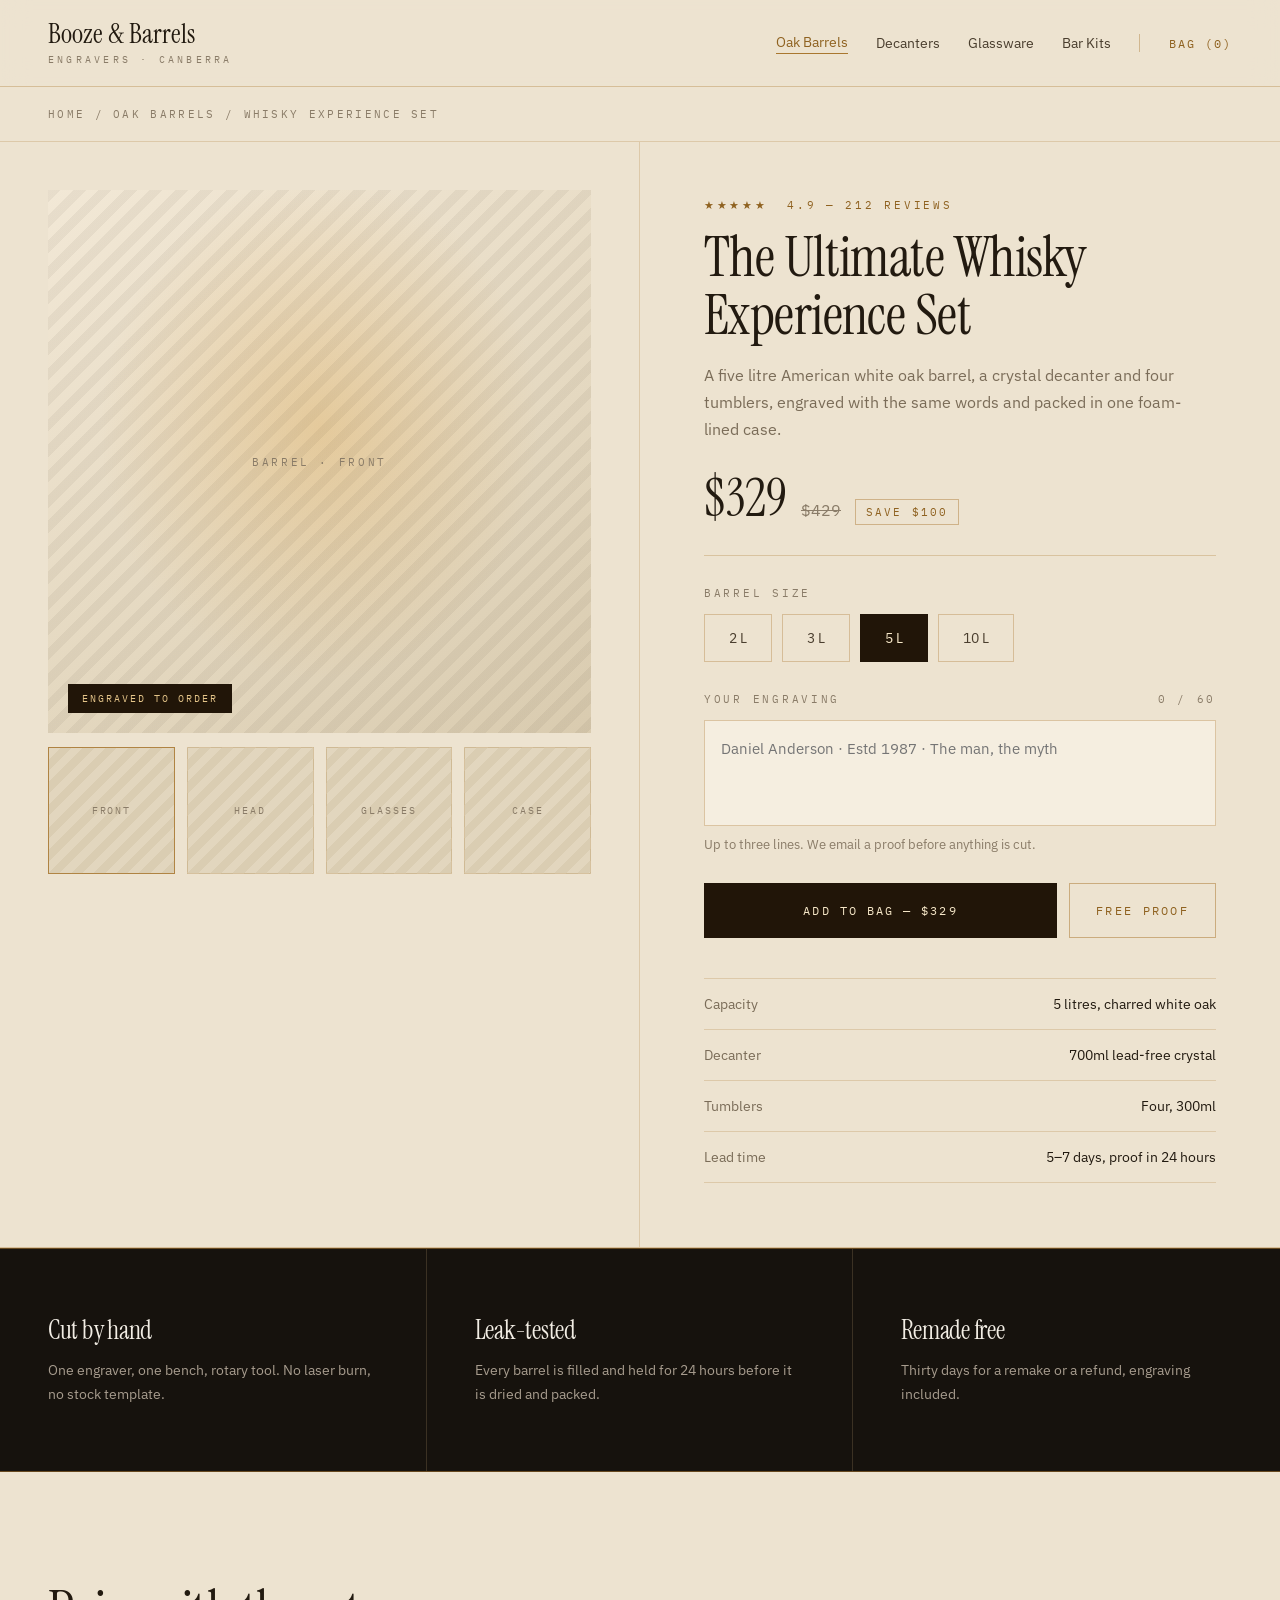
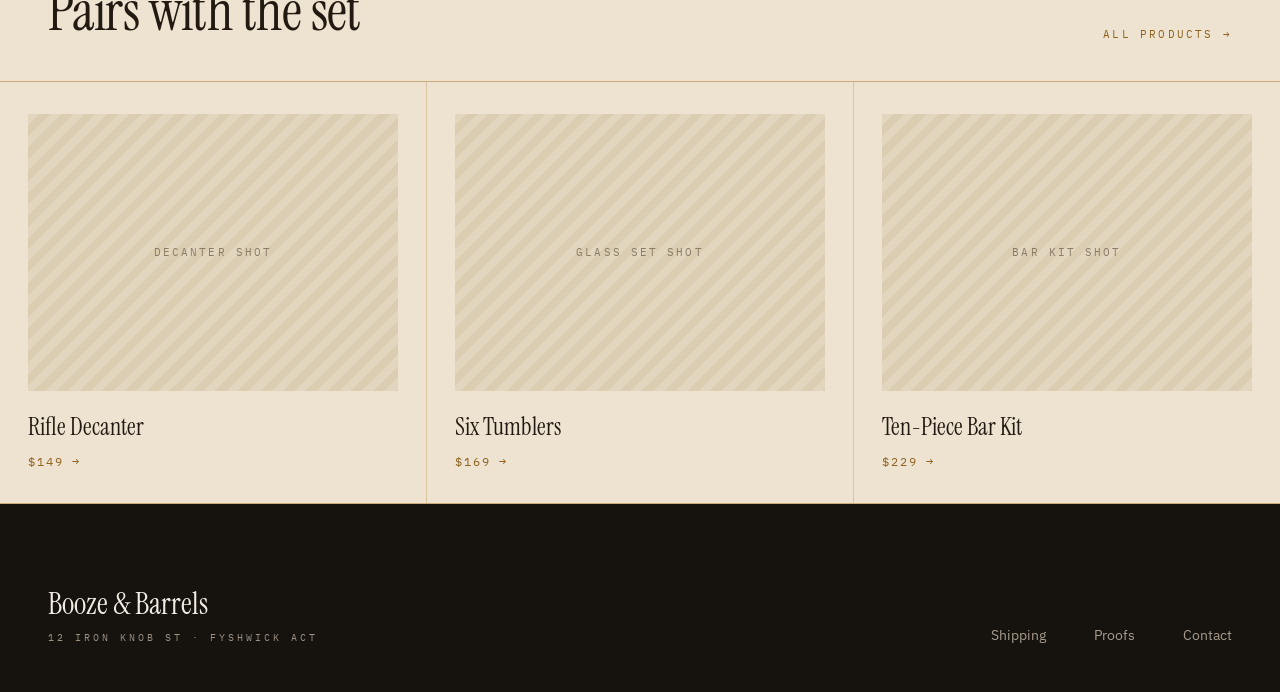
==== product-detail.html @ 0643bc5d "dark and light theme" ====
<!DOCTYPE html>
<html lang="en">
<head>
<meta charset="utf-8" />
<meta name="viewport" content="width=device-width, initial-scale=1" />
<title>The Ultimate Whisky Experience Set — Booze &amp; Barrels</title>
<link rel="preconnect" href="https://fonts.googleapis.com" />
<link rel="preconnect" href="https://fonts.gstatic.com" crossorigin="" />
<link href="https://fonts.googleapis.com/css2?family=Instrument+Serif:ital@0;1&family=IBM+Plex+Sans:wght@300;400;500&family=IBM+Plex+Mono:wght@400;500&display=swap" rel="stylesheet" />
<link rel="stylesheet" href="assets/site.css" />
</head>
<body>

<header class="site-head">
  <a class="brand" href="index.html"><b>Booze &amp; Barrels</b><span>ENGRAVERS · CANBERRA</span></a>
  <nav class="site-nav">
    <a class="on" href="product-detail.html">Oak Barrels</a>
    <a href="index.html">Decanters</a>
    <a href="index.html">Glassware</a>
    <a href="index.html">Bar Kits</a>
    <span class="rule"></span>
    <a class="bag" href="index.html">BAG (0)</a>
  </nav>
</header>

<div class="crumbs"><a href="index.html">HOME</a> / <a href="index.html">OAK BARRELS</a> / <span>WHISKY EXPERIENCE SET</span></div>

<section class="pdp">
  <div class="gallery">
    <div class="stage">
      <div class="wash"></div>
      <div class="grain"></div>
      <div class="label">BARREL · FRONT</div>
      <div class="tag">ENGRAVED TO ORDER</div>
    </div>
    <div class="thumbs">
      <div class="ph on">FRONT</div>
      <div class="ph">HEAD</div>
      <div class="ph">GLASSES</div>
      <div class="ph">CASE</div>
    </div>
  </div>

  <div class="buy">
    <div class="stars">★★★★★&nbsp;&nbsp;4.9 — 212 REVIEWS</div>
    <h1>The Ultimate Whisky Experience Set</h1>
    <p class="lede">A five litre American white oak barrel, a crystal decanter and four tumblers, engraved with the same words and packed in one foam-lined case.</p>

    <div class="pricing"><b>$329</b><s>$429</s><em>SAVE $100</em></div>
    <div class="hr"></div>

    <div class="flabel">BARREL SIZE</div>
    <div class="sizes">
      <button type="button">2 L</button>
      <button type="button">3 L</button>
      <button type="button" class="on">5 L</button>
      <button type="button">10 L</button>
    </div>

    <div class="pricing" style="justify-content:space-between; margin-top:30px;">
      <div class="flabel">YOUR ENGRAVING</div>
      <div class="flabel" data-count="">0 / 60</div>
    </div>
    <textarea class="engrave" rows="3" placeholder="Daniel Anderson · Estd 1987 · The man, the myth"></textarea>
    <div style="margin-top:10px; font-size:13px; color:#8A7C68;">Up to three lines. We email a proof before anything is cut.</div>

    <div class="actions">
      <button class="btn-dark" type="button">ADD TO BAG — $329</button>
      <button class="btn-ghost" type="button">FREE PROOF</button>
    </div>

    <div class="specs">
      <div><span>Capacity</span>5 litres, charred white oak</div>
      <div><span>Decanter</span>700ml lead-free crystal</div>
      <div><span>Tumblers</span>Four, 300ml</div>
      <div><span>Lead time</span>5–7 days, proof in 24 hours</div>
    </div>
  </div>
</section>

<section class="dark promises">
  <div><h3>Cut by hand</h3><p>One engraver, one bench, rotary tool. No laser burn, no stock template.</p></div>
  <div><h3>Leak-tested</h3><p>Every barrel is filled and held for 24 hours before it is dried and packed.</p></div>
  <div><h3>Remade free</h3><p>Thirty days for a remake or a refund, engraving included.</p></div>
</section>

<section class="sec-head">
  <h2>Pairs with the set</h2>
  <a class="price" href="index.html" style="font-family:'IBM Plex Mono',monospace; font-size:11px; letter-spacing:.2em;">ALL PRODUCTS →</a>
</section>

<section class="grid grid-3">
  <a class="card" href="product-detail.html">
    <div class="ph">DECANTER SHOT</div>
    <b>Rifle Decanter</b>
    <div class="price" style="margin-top:12px;">$149 →</div>
  </a>
  <a class="card" href="product-detail.html">
    <div class="ph">GLASS SET SHOT</div>
    <b>Six Tumblers</b>
    <div class="price" style="margin-top:12px;">$169 →</div>
  </a>
  <a class="card" href="product-detail.html">
    <div class="ph">BAR KIT SHOT</div>
    <b>Ten-Piece Bar Kit</b>
    <div class="price" style="margin-top:12px;">$229 →</div>
  </a>
</section>

<footer class="site-foot">
  <div><b>Booze &amp; Barrels</b><span>12 IRON KNOB ST · FYSHWICK ACT</span></div>
  <nav>
    <a href="index.html">Shipping</a>
    <a href="index.html">Proofs</a>
    <a href="index.html">Contact</a>
  </nav>
</footer>

<script src="assets/site.js"></script>
</body>
</html>
---- assets/site.css ----
/* Booze & Barrels — pale oak theme with espresso anchors */
:root{
  --oak:#EDE3D0; --oak-2:#E6DAC3; --ink:#221A10; --ink-2:#4A3E2E; --muted:#7A6C58; --muted-2:#8A7C68;
  --brass:#8F6220; --brass-line:rgba(169,119,47,.34); --brass-line-soft:rgba(169,119,47,.24);
  --dark:#16120D; --dark-ink:#F2EDE4; --dark-muted:#A79C8E; --gold:#E4C489; --espresso:#211508;
  --pad:clamp(18px,4vw,48px);
}
*{box-sizing:border-box}
html{scroll-behavior:smooth}
body{margin:0;background:var(--oak);color:var(--ink);font-family:'IBM Plex Sans',system-ui,-apple-system,sans-serif;-webkit-font-smoothing:antialiased}
a{color:var(--brass);text-decoration:none}
a:hover{color:#5E3F12}
img{max-width:100%;display:block}
h1,h2,h3{font-family:'Instrument Serif',Georgia,serif;font-weight:400;margin:0;letter-spacing:-.01em}
.mono{font-family:'IBM Plex Mono',ui-monospace,monospace}
.ph{display:flex;align-items:center;justify-content:center;text-align:center;padding:12px;
  background:repeating-linear-gradient(135deg,#E2D6BE 0,#E2D6BE 8px,#DACDB2 8px,#DACDB2 16px);
  font-family:'IBM Plex Mono',monospace;font-size:10.5px;letter-spacing:.2em;color:var(--muted-2)}

/* header */
.site-head{position:sticky;top:0;z-index:40;display:flex;flex-wrap:wrap;align-items:center;justify-content:space-between;
  gap:clamp(14px,3vw,40px);padding:clamp(12px,2.4vw,20px) var(--pad);
  background:rgba(237,227,208,.9);backdrop-filter:blur(14px);border-bottom:1px solid var(--brass-line)}
.brand{color:var(--ink)}
.brand b{display:block;font-family:'Instrument Serif',Georgia,serif;font-weight:400;font-size:clamp(22px,3.4vw,27px);line-height:1}
.brand span{display:block;font-family:'IBM Plex Mono',monospace;font-size:9.5px;letter-spacing:.34em;color:var(--muted-2);margin-top:6px}
.site-nav{display:flex;flex-wrap:wrap;align-items:center;gap:clamp(12px,2.2vw,34px);font-size:13.5px;color:var(--ink-2)}
.site-nav a{color:var(--ink-2)}
.site-nav a:hover,.site-nav a.on{color:var(--brass)}
.site-nav a.on{border-bottom:1px solid #A9772F;padding-bottom:2px}
.site-nav .rule{width:1px;height:18px;background:rgba(169,119,47,.4)}
.site-nav .bag{font-family:'IBM Plex Mono',monospace;font-size:11.5px;letter-spacing:.18em;color:var(--brass)}

/* hero carousel */
.hero{position:relative;width:100%;height:50vh;min-height:min(560px,80vh);overflow:hidden;background:#E8C489;border-bottom:1px solid var(--brass-line)}
.track{position:absolute;inset:0;display:flex;height:100%;transition:transform .9s cubic-bezier(.65,0,.2,1)}
.slide{position:relative;flex:0 0 100%;height:100%;overflow:hidden}
.slide .wash{position:absolute;inset:-10%;animation:pour 26s ease-in-out infinite}
.slide .sheen{position:absolute;inset:0;animation:sheen 9s ease-in-out infinite;
  background:repeating-linear-gradient(100deg,rgba(255,255,255,.10) 0,rgba(255,255,255,.10) 2px,transparent 2px,transparent 18px)}
.s1 .wash{background:radial-gradient(60% 90% at 22% 10%,#FBE7BC 0,rgba(251,231,188,0) 60%),linear-gradient(115deg,#F3D294 0,#DFA84E 45%,#B96E27 100%)}
.s2 .wash{background:radial-gradient(55% 80% at 78% 20%,#FFF0CE 0,rgba(255,240,206,0) 62%),linear-gradient(250deg,#EFC886 0,#D08F3C 48%,#94520F 100%);animation-direction:reverse}
.s3 .wash{background:radial-gradient(50% 75% at 40% 85%,#FFE9B8 0,rgba(255,233,184,0) 60%),linear-gradient(140deg,#E9BE79 0,#C9853A 50%,#7E4310 100%)}
.slide .inner{position:relative;height:100%;display:flex;flex-direction:column;justify-content:center;gap:20px;
  padding:24px var(--pad) clamp(104px,14vw,132px) clamp(18px,6vw,96px);max-width:780px}
.eyebrow{font-family:'IBM Plex Mono',monospace;font-size:clamp(9.5px,1.4vw,11px);letter-spacing:.3em;color:#5A3A15}
.slide h1{font-size:clamp(32px,5.6vw,82px);line-height:.99;color:#241708}
.slide p{margin:0;max-width:460px;font-size:clamp(14px,1.6vw,16px);line-height:1.65;color:#4A3013}
.btn-dark{display:inline-flex;align-items:center;padding:15px 30px;background:var(--espresso);color:#F6E7C8;
  font-family:'IBM Plex Mono',monospace;font-size:11.5px;letter-spacing:.18em;cursor:pointer;border:0}
.btn-dark:hover{background:#3A2510;color:#F6E7C8}
.arrows{position:absolute;right:var(--pad);bottom:86px;display:flex;gap:12px}
.arrows button{width:44px;height:44px;display:flex;align-items:center;justify-content:center;background:transparent;
  border:1px solid rgba(36,23,8,.35);color:#241708;font-size:15px;cursor:pointer}
.arrows button:hover{background:rgba(36,23,8,.1)}
.ticks{position:absolute;right:var(--pad);bottom:42px;display:flex;align-items:center;gap:10px}
.ticks i{display:block;width:clamp(28px,5vw,46px);height:2px;background:rgba(36,23,8,.28);cursor:pointer}
.ticks i.on{background:#241708}
.ticks .count{font-family:'IBM Plex Mono',monospace;font-size:11px;letter-spacing:.2em;color:#3E2810;margin-left:10px}
@keyframes pour{0%{transform:translate3d(-6%,-4%,0) scale(1.05)}50%{transform:translate3d(6%,4%,0) scale(1.12)}100%{transform:translate3d(-6%,-4%,0) scale(1.05)}}
@keyframes sheen{0%{opacity:.35}50%{opacity:.7}100%{opacity:.35}}

/* bands */
.strip{display:grid;grid-template-columns:repeat(auto-fit,minmax(240px,1fr));border-bottom:1px solid var(--brass-line)}
.strip div{padding:clamp(18px,3vw,28px) var(--pad);border-right:1px solid var(--brass-line-soft);
  font-family:'IBM Plex Mono',monospace;font-size:clamp(10px,1.3vw,11px);letter-spacing:.2em;color:var(--muted)}
.strip div:last-child{border-right:0}
.sec-head{padding:clamp(56px,9vw,110px) var(--pad) 40px;display:flex;flex-wrap:wrap;align-items:flex-end;justify-content:space-between;gap:clamp(20px,4vw,60px)}
.sec-head h2{font-size:clamp(30px,4.4vw,64px);line-height:1.04}
.sec-head p{margin:0;max-width:360px;font-size:15px;line-height:1.7;color:var(--muted)}
.grid{display:grid;gap:1px;background:rgba(169,119,47,.28);border-top:1px solid var(--brass-line);border-bottom:1px solid var(--brass-line)}
.grid-4{grid-template-columns:repeat(auto-fit,minmax(250px,1fr))}
.grid-3{grid-template-columns:repeat(auto-fit,minmax(260px,1fr))}
.card{display:block;background:var(--oak);padding:clamp(22px,3vw,32px) clamp(20px,2.6vw,28px) 34px;color:var(--ink)}
.card:hover{background:var(--oak-2);color:var(--ink)}
.card .ph{aspect-ratio:4/5}
.card .row{display:flex;justify-content:space-between;align-items:baseline;margin-top:22px}
.card .row b{font-family:'Instrument Serif',Georgia,serif;font-weight:400;font-size:clamp(22px,2.4vw,26px)}
.card .row i{font-family:'IBM Plex Mono',monospace;font-style:normal;font-size:11px;color:var(--muted-2)}
.card p{margin:10px 0 20px;font-size:14px;line-height:1.65;color:var(--muted)}
.card .price{font-family:'IBM Plex Mono',monospace;font-size:11.5px;letter-spacing:.16em;color:var(--brass)}

/* dark anchor */
.dark{background:var(--dark);color:var(--dark-ink);border-top:1px solid rgba(169,119,47,.55);border-bottom:1px solid rgba(169,119,47,.55)}
.dark h2,.dark h3{color:var(--dark-ink)}
.craft{display:grid;grid-template-columns:repeat(auto-fit,minmax(340px,1fr))}
.craft .shot{min-height:clamp(280px,42vw,560px);display:flex;align-items:center;justify-content:center;
  background:repeating-linear-gradient(120deg,#1E1913 0,#1E1913 10px,#241E16 10px,#241E16 20px);
  font-family:'IBM Plex Mono',monospace;font-size:11px;letter-spacing:.2em;color:#7C7264}
.craft .body{padding:clamp(48px,8vw,96px) clamp(20px,6vw,96px) clamp(48px,8vw,96px) clamp(20px,5vw,72px);
  display:flex;flex-direction:column;justify-content:center;gap:28px}
.craft .body h2{font-size:clamp(28px,4vw,56px);line-height:1.05}
.craft .body .eyebrow{color:#9C9083}
.step{display:grid;grid-template-columns:52px 1fr;gap:18px;padding:22px 0;border-top:1px solid rgba(228,196,137,.2)}
.step:last-child{border-bottom:1px solid rgba(228,196,137,.2)}
.step .n{font-family:'IBM Plex Mono',monospace;font-size:11.5px;color:var(--gold);padding-top:3px}
.step h3{font-family:'IBM Plex Sans',sans-serif;font-size:16px;margin-bottom:6px}
.step p{margin:0;font-size:14px;line-height:1.65;color:var(--dark-muted)}
.promises{display:grid;grid-template-columns:repeat(auto-fit,minmax(280px,1fr))}
.promises div{padding:clamp(36px,6vw,64px) var(--pad);border-right:1px solid rgba(228,196,137,.18)}
.promises div:last-child{border-right:0}
.promises h3{font-size:clamp(21px,2.4vw,26px);margin-bottom:12px}
.promises p{margin:0;font-size:14px;line-height:1.7;color:var(--dark-muted)}

/* featured amber band */
.featured{position:relative;overflow:hidden;padding:clamp(56px,9vw,120px) clamp(20px,6vw,96px);
  background:linear-gradient(115deg,#EFCB8C 0,#D3903E 46%,#8E5014 100%);border-bottom:1px solid rgba(169,119,47,.55)}
.featured .wash{position:absolute;inset:-10%;animation:pour 28s ease-in-out infinite;
  background:radial-gradient(45% 70% at 70% 30%,#FFF1D2 0,rgba(255,241,210,0) 65%)}
.featured .in{position:relative;display:grid;grid-template-columns:repeat(auto-fit,minmax(320px,1fr));gap:clamp(32px,6vw,80px);align-items:center}
.featured h2{font-size:clamp(30px,4.6vw,66px);line-height:1.03;color:#231607}
.featured p{margin:0;max-width:440px;font-size:16px;line-height:1.7;color:#4A3013}
.featured .col{display:flex;flex-direction:column;gap:22px}
.featured .price{display:flex;align-items:baseline;gap:14px}
.featured .price b{font-family:'Instrument Serif',Georgia,serif;font-weight:400;font-size:clamp(34px,4vw,44px);color:#231607}
.featured .price s{font-size:15px;color:#6B4A20}
.featured .ph{aspect-ratio:4/3;color:#5A3A15;background:repeating-linear-gradient(135deg,rgba(35,22,7,.1) 0,rgba(35,22,7,.1) 10px,rgba(35,22,7,.04) 10px,rgba(35,22,7,.04) 20px)}

/* footer */
.site-foot{background:var(--dark);color:var(--dark-ink);padding:clamp(48px,8vw,80px) var(--pad) 48px;
  display:flex;flex-wrap:wrap;justify-content:space-between;align-items:flex-end;gap:clamp(24px,5vw,60px)}
.site-foot b{font-family:'Instrument Serif',Georgia,serif;font-weight:400;font-size:clamp(24px,3vw,30px)}
.site-foot span{display:block;font-family:'IBM Plex Mono',monospace;font-size:10px;letter-spacing:.3em;color:#9C9083;margin-top:8px}
.site-foot nav{display:flex;flex-wrap:wrap;gap:clamp(20px,4vw,48px);font-size:14px}
.site-foot nav a{color:var(--dark-muted)}
.site-foot nav a:hover{color:var(--gold)}

/* product detail */
.crumbs{padding:20px var(--pad);font-family:'IBM Plex Mono',monospace;font-size:10.5px;letter-spacing:.22em;color:var(--muted-2);border-bottom:1px solid var(--brass-line-soft)}
.crumbs a{color:var(--muted-2)}
.crumbs a:hover{color:var(--brass)}
.pdp{display:grid;grid-template-columns:repeat(auto-fit,minmax(360px,1fr));border-bottom:1px solid var(--brass-line)}
.gallery{padding:clamp(18px,4vw,48px);display:flex;flex-direction:column;gap:14px;border-right:1px solid var(--brass-line-soft)}
.stage{position:relative;aspect-ratio:1/1;overflow:hidden;background:linear-gradient(150deg,#F2E8D6 0,#E4D8C0 60%,#D9CBAF 100%)}
.stage .wash{position:absolute;inset:-12%;animation:pour 30s ease-in-out infinite;background:radial-gradient(48% 55% at 50% 45%,rgba(223,168,78,.35) 0,rgba(223,168,78,0) 68%)}
.stage .grain{position:absolute;inset:0;background:repeating-linear-gradient(135deg,rgba(35,22,7,.05) 0,rgba(35,22,7,.05) 9px,transparent 9px,transparent 18px)}
.stage .label{position:relative;height:100%;display:flex;align-items:center;justify-content:center;font-family:'IBM Plex Mono',monospace;font-size:11px;letter-spacing:.24em;color:var(--muted-2)}
.stage .tag{position:absolute;left:20px;bottom:20px;padding:8px 14px;background:var(--espresso);font-family:'IBM Plex Mono',monospace;font-size:10px;letter-spacing:.2em;color:var(--gold)}
.thumbs{display:grid;grid-template-columns:repeat(4,1fr);gap:12px}
.thumbs .ph{aspect-ratio:1/1;cursor:pointer;border:1px solid rgba(169,119,47,.22);font-size:9.5px}
.thumbs .ph.on{border-color:rgba(169,119,47,.85)}
.buy{padding:clamp(32px,5vw,56px) clamp(20px,5vw,64px) clamp(40px,6vw,64px);display:flex;flex-direction:column}
.stars{font-family:'IBM Plex Mono',monospace;font-size:10.5px;letter-spacing:.26em;color:var(--brass)}
.buy h1{margin:16px 0 0;font-size:clamp(30px,4.4vw,60px);line-height:1.03}
.buy .lede{margin:18px 0 0;max-width:480px;font-size:15.5px;line-height:1.75;color:var(--muted)}
.pricing{display:flex;flex-wrap:wrap;align-items:baseline;gap:14px;margin-top:30px}
.pricing b{font-family:'Instrument Serif',Georgia,serif;font-weight:400;font-size:clamp(38px,5vw,52px);line-height:1}
.pricing s{font-size:16px;color:var(--muted-2)}
.pricing em{font-style:normal;font-family:'IBM Plex Mono',monospace;font-size:10.5px;letter-spacing:.2em;color:var(--brass);padding:5px 10px;border:1px solid rgba(169,119,47,.45)}
.hr{height:1px;background:rgba(169,119,47,.3);margin:30px 0}
.flabel{font-family:'IBM Plex Mono',monospace;font-size:10.5px;letter-spacing:.26em;color:var(--muted-2)}
.sizes{display:flex;flex-wrap:wrap;gap:10px;margin-top:14px}
.sizes button{padding:14px 24px;font-size:14px;font-family:inherit;background:transparent;border:1px solid rgba(169,119,47,.35);color:var(--ink-2);cursor:pointer}
.sizes button.on{background:var(--espresso);border-color:var(--espresso);color:#F6E7C8}
.engrave{margin-top:14px;width:100%;resize:none;padding:16px;background:#F5EEE0;border:1px solid rgba(169,119,47,.35);color:var(--ink);font-family:inherit;font-size:15px;line-height:1.6;outline:none}
.actions{display:flex;flex-wrap:wrap;gap:12px;margin-top:30px}
.actions .btn-dark{flex:1;justify-content:center;text-align:center}
.actions .btn-ghost{padding:19px 26px;border:1px solid rgba(169,119,47,.5);background:transparent;color:var(--brass);font-family:'IBM Plex Mono',monospace;font-size:11.5px;letter-spacing:.2em;cursor:pointer}
.actions .btn-ghost:hover{background:rgba(169,119,47,.1)}
.specs{display:flex;flex-direction:column;margin-top:40px}
.specs div{display:flex;flex-wrap:wrap;justify-content:space-between;gap:8px;padding:16px 0;border-top:1px solid var(--brass-line-soft);font-size:14px}
.specs div:last-child{border-bottom:1px solid var(--brass-line-soft)}
.specs span{color:var(--muted)}
.grid-3 .card .ph{aspect-ratio:4/3}
.grid-3 .card b{display:block;font-family:'Instrument Serif',Georgia,serif;font-weight:400;font-size:24px;margin-top:20px}

@media (max-width:900px){
  .hero{height:auto;min-height:540px}
  .slide .inner{padding-top:clamp(40px,9vw,64px);padding-bottom:132px}
  .gallery{border-right:0;border-bottom:1px solid var(--brass-line-soft)}
  .promises div{border-right:0;border-bottom:1px solid rgba(228,196,137,.18)}
  .strip div{border-right:0;border-bottom:1px solid var(--brass-line-soft)}
}
@media (max-width:620px){
  .site-nav{width:100%;justify-content:space-between;font-size:12.5px}
  .arrows{display:none}
  .ticks{left:var(--pad);right:auto;bottom:34px}
  .hero{min-height:500px}
  .thumbs{grid-template-columns:repeat(2,1fr)}
  .step{grid-template-columns:40px 1fr}
}
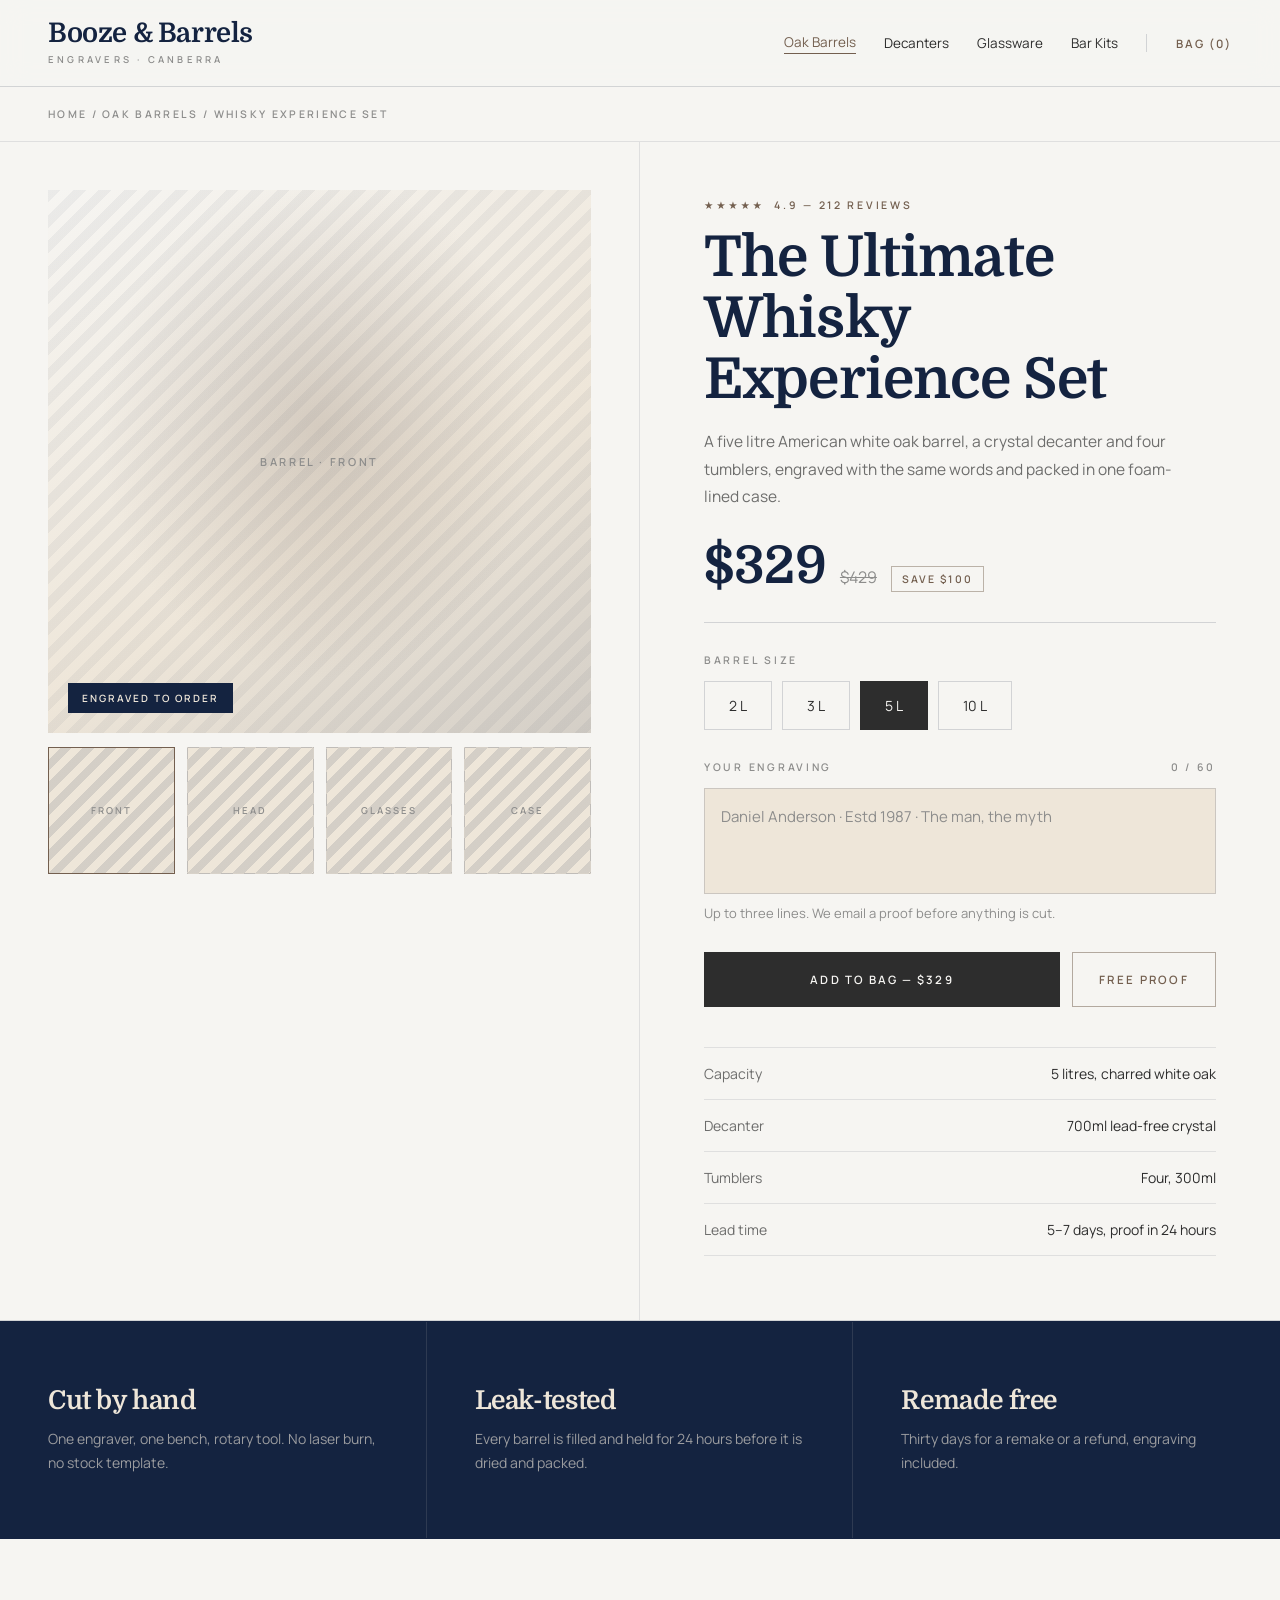
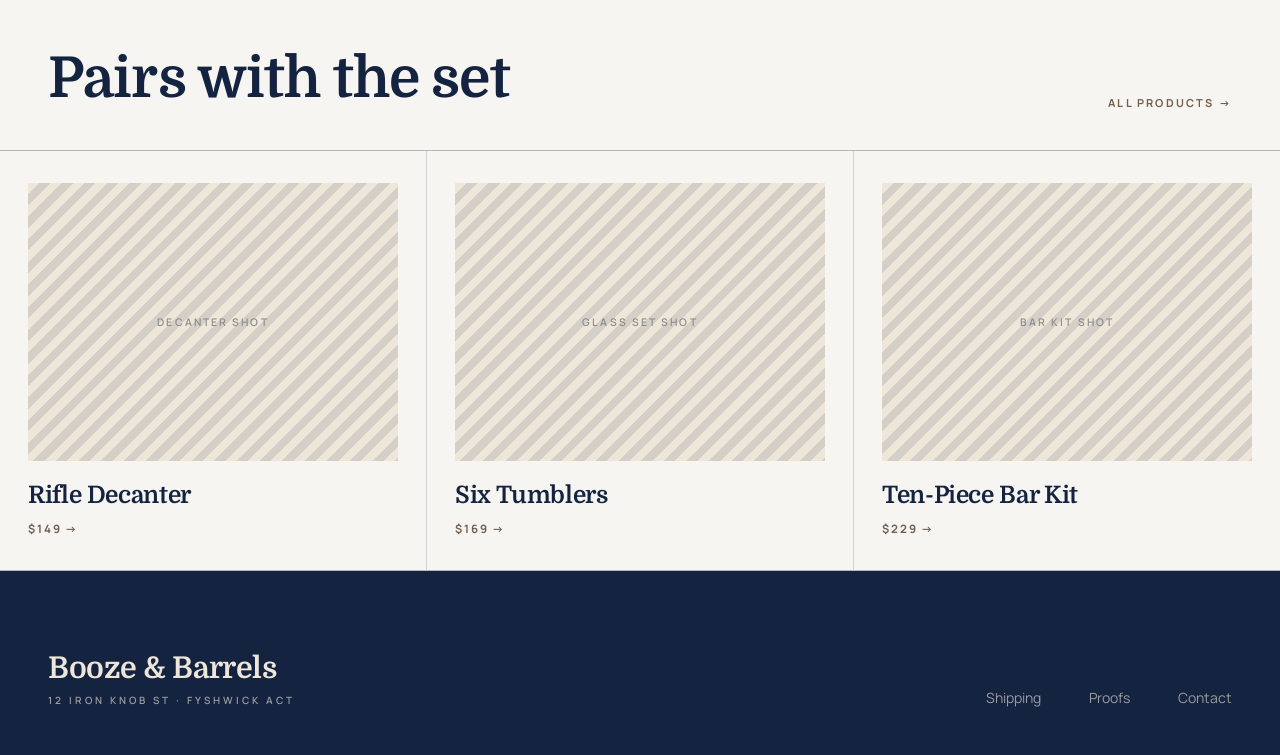
==== commit e9405929: "added domine and manrope font" ====
--- a/product-detail.html
+++ b/product-detail.html
@@ -6,7 +6,7 @@
 <title>The Ultimate Whisky Experience Set — Booze &amp; Barrels</title>
 <link rel="preconnect" href="https://fonts.googleapis.com" />
 <link rel="preconnect" href="https://fonts.gstatic.com" crossorigin="" />
-<link href="https://fonts.googleapis.com/css2?family=Instrument+Serif:ital@0;1&family=IBM+Plex+Sans:wght@300;400;500&family=IBM+Plex+Mono:wght@400;500&display=swap" rel="stylesheet" />
+<link href="https://fonts.googleapis.com/css2?family=Domine:wght@400..700&family=Manrope:wght@300..800&display=swap" rel="stylesheet" />
 <link rel="stylesheet" href="assets/site.css" />
 </head>
 <body>
@@ -62,7 +62,7 @@
       <div class="flabel" data-count="">0 / 60</div>
     </div>
     <textarea class="engrave" rows="3" placeholder="Daniel Anderson · Estd 1987 · The man, the myth"></textarea>
-    <div style="margin-top:10px; font-size:13px; color:#8A7C68;">Up to three lines. We email a proof before anything is cut.</div>
+    <div class="hint">Up to three lines. We email a proof before anything is cut.</div>
 
     <div class="actions">
       <button class="btn-dark" type="button">ADD TO BAG — $329</button>
@@ -86,7 +86,7 @@
 
 <section class="sec-head">
   <h2>Pairs with the set</h2>
-  <a class="price" href="index.html" style="font-family:'IBM Plex Mono',monospace; font-size:11px; letter-spacing:.2em;">ALL PRODUCTS →</a>
+  <a class="link-label" href="index.html">ALL PRODUCTS →</a>
 </section>
 
 <section class="grid grid-3">
--- a/assets/site.css
+++ b/assets/site.css
@@ -1,175 +1,210 @@
-/* Booze & Barrels — pale oak theme with espresso anchors */
+/* Booze & Barrels — brand sheet: navy + cream, Domine / Manrope */
 :root{
-  --oak:#EDE3D0; --oak-2:#E6DAC3; --ink:#221A10; --ink-2:#4A3E2E; --muted:#7A6C58; --muted-2:#8A7C68;
-  --brass:#8F6220; --brass-line:rgba(169,119,47,.34); --brass-line-soft:rgba(169,119,47,.24);
-  --dark:#16120D; --dark-ink:#F2EDE4; --dark-muted:#A79C8E; --gold:#E4C489; --espresso:#211508;
+  /* the five brand colours — the only literal values in this file */
+  --navy:#142340; --cream:#eee6d9; --charcoal:#2d2d2d; --taupe:#735f4f; --paper:#f6f5f2;
+
+  /* surfaces: paper (default) → cream (highlight) → navy (anchor) */
+  --surface:var(--paper); --surface-2:var(--cream); --surface-3:var(--navy);
+
+  /* ink on light */
+  --ink:var(--charcoal); --heading:var(--navy);
+  --muted:color-mix(in srgb,var(--charcoal) 68%,var(--paper));
+  --muted-2:color-mix(in srgb,var(--charcoal) 52%,var(--paper));
+  --line:color-mix(in srgb,var(--navy) 16%,transparent);
+  --line-soft:color-mix(in srgb,var(--navy) 10%,transparent);
+
+  /* ink on navy */
+  --ink-dark:color-mix(in srgb,var(--paper) 80%,var(--navy));
+  --heading-dark:var(--cream);
+  --muted-dark:color-mix(in srgb,var(--cream) 62%,var(--navy));
+  --line-dark:color-mix(in srgb,var(--cream) 20%,transparent);
+  --line-dark-soft:color-mix(in srgb,var(--cream) 12%,transparent);
+
   --pad:clamp(18px,4vw,48px);
 }
 *{box-sizing:border-box}
 html{scroll-behavior:smooth}
-body{margin:0;background:var(--oak);color:var(--ink);font-family:'IBM Plex Sans',system-ui,-apple-system,sans-serif;-webkit-font-smoothing:antialiased}
-a{color:var(--brass);text-decoration:none}
-a:hover{color:#5E3F12}
+body{margin:0;background:var(--surface);color:var(--ink);font-family:'Manrope',system-ui,-apple-system,sans-serif;font-weight:400;-webkit-font-smoothing:antialiased}
+a{color:var(--taupe);text-decoration:none}
+a:hover{color:color-mix(in srgb,var(--taupe) 78%,var(--charcoal))}
 img{max-width:100%;display:block}
-h1,h2,h3{font-family:'Instrument Serif',Georgia,serif;font-weight:400;margin:0;letter-spacing:-.01em}
-.mono{font-family:'IBM Plex Mono',ui-monospace,monospace}
+h1,h2,h3{font-family:'Domine',Georgia,serif;font-weight:700;margin:0;letter-spacing:-.015em;color:var(--heading)}
+/* label utility — replaces the old mono face; Manrope, tracked out */
+.mono{font-weight:600;letter-spacing:.2em}
 .ph{display:flex;align-items:center;justify-content:center;text-align:center;padding:12px;
-  background:repeating-linear-gradient(135deg,#E2D6BE 0,#E2D6BE 8px,#DACDB2 8px,#DACDB2 16px);
-  font-family:'IBM Plex Mono',monospace;font-size:10.5px;letter-spacing:.2em;color:var(--muted-2)}
+  background:repeating-linear-gradient(135deg,var(--cream) 0,var(--cream) 8px,color-mix(in srgb,var(--cream) 88%,var(--navy)) 8px,color-mix(in srgb,var(--cream) 88%,var(--navy)) 16px);
+  font-size:10.5px;font-weight:600;letter-spacing:.2em;color:var(--muted-2)}
 
 /* header */
 .site-head{position:sticky;top:0;z-index:40;display:flex;flex-wrap:wrap;align-items:center;justify-content:space-between;
   gap:clamp(14px,3vw,40px);padding:clamp(12px,2.4vw,20px) var(--pad);
-  background:rgba(237,227,208,.9);backdrop-filter:blur(14px);border-bottom:1px solid var(--brass-line)}
-.brand{color:var(--ink)}
-.brand b{display:block;font-family:'Instrument Serif',Georgia,serif;font-weight:400;font-size:clamp(22px,3.4vw,27px);line-height:1}
-.brand span{display:block;font-family:'IBM Plex Mono',monospace;font-size:9.5px;letter-spacing:.34em;color:var(--muted-2);margin-top:6px}
-.site-nav{display:flex;flex-wrap:wrap;align-items:center;gap:clamp(12px,2.2vw,34px);font-size:13.5px;color:var(--ink-2)}
-.site-nav a{color:var(--ink-2)}
-.site-nav a:hover,.site-nav a.on{color:var(--brass)}
-.site-nav a.on{border-bottom:1px solid #A9772F;padding-bottom:2px}
-.site-nav .rule{width:1px;height:18px;background:rgba(169,119,47,.4)}
-.site-nav .bag{font-family:'IBM Plex Mono',monospace;font-size:11.5px;letter-spacing:.18em;color:var(--brass)}
-
-/* hero carousel */
-.hero{position:relative;width:100%;height:50vh;min-height:min(560px,80vh);overflow:hidden;background:#E8C489;border-bottom:1px solid var(--brass-line)}
+  background:color-mix(in srgb,var(--paper) 90%,transparent);backdrop-filter:blur(14px);border-bottom:1px solid var(--line)}
+.brand{color:var(--heading)}
+.brand:hover{color:var(--heading)}
+.brand b{display:block;font-family:'Domine',Georgia,serif;font-weight:700;font-size:clamp(22px,3.4vw,27px);line-height:1;letter-spacing:-.015em}
+.brand span{display:block;font-size:9.5px;font-weight:600;letter-spacing:.34em;color:var(--muted-2);margin-top:6px}
+.site-nav{display:flex;flex-wrap:wrap;align-items:center;gap:clamp(12px,2.2vw,34px);font-size:13.5px;color:var(--ink)}
+.site-nav a{color:var(--ink)}
+.site-nav a:hover,.site-nav a.on{color:var(--taupe)}
+.site-nav a.on{border-bottom:1px solid var(--taupe);padding-bottom:2px}
+.site-nav .rule{width:1px;height:18px;background:var(--line)}
+.site-nav .bag{font-size:11.5px;font-weight:600;letter-spacing:.18em;color:var(--taupe)}
+
+/* hero carousel — navy field, cream type (brand sheet, dark pairing) */
+.hero{position:relative;width:100%;height:50vh;min-height:min(560px,80vh);overflow:hidden;background:var(--navy);border-bottom:1px solid var(--line)}
 .track{position:absolute;inset:0;display:flex;height:100%;transition:transform .9s cubic-bezier(.65,0,.2,1)}
 .slide{position:relative;flex:0 0 100%;height:100%;overflow:hidden}
 .slide .wash{position:absolute;inset:-10%;animation:pour 26s ease-in-out infinite}
 .slide .sheen{position:absolute;inset:0;animation:sheen 9s ease-in-out infinite;
-  background:repeating-linear-gradient(100deg,rgba(255,255,255,.10) 0,rgba(255,255,255,.10) 2px,transparent 2px,transparent 18px)}
-.s1 .wash{background:radial-gradient(60% 90% at 22% 10%,#FBE7BC 0,rgba(251,231,188,0) 60%),linear-gradient(115deg,#F3D294 0,#DFA84E 45%,#B96E27 100%)}
-.s2 .wash{background:radial-gradient(55% 80% at 78% 20%,#FFF0CE 0,rgba(255,240,206,0) 62%),linear-gradient(250deg,#EFC886 0,#D08F3C 48%,#94520F 100%);animation-direction:reverse}
-.s3 .wash{background:radial-gradient(50% 75% at 40% 85%,#FFE9B8 0,rgba(255,233,184,0) 60%),linear-gradient(140deg,#E9BE79 0,#C9853A 50%,#7E4310 100%)}
+  background:repeating-linear-gradient(100deg,color-mix(in srgb,var(--cream) 8%,transparent) 0,color-mix(in srgb,var(--cream) 8%,transparent) 2px,transparent 2px,transparent 18px)}
+.s1 .wash{background:radial-gradient(60% 90% at 22% 10%,color-mix(in srgb,var(--taupe) 62%,transparent) 0,transparent 62%),linear-gradient(115deg,color-mix(in srgb,var(--navy) 72%,var(--taupe)) 0,var(--navy) 55%,color-mix(in srgb,var(--navy) 84%,#000) 100%)}
+.s2 .wash{background:radial-gradient(55% 80% at 78% 20%,color-mix(in srgb,var(--taupe) 54%,transparent) 0,transparent 64%),linear-gradient(250deg,color-mix(in srgb,var(--navy) 66%,var(--taupe)) 0,var(--navy) 52%,color-mix(in srgb,var(--navy) 84%,#000) 100%);animation-direction:reverse}
+.s3 .wash{background:radial-gradient(50% 75% at 40% 85%,color-mix(in srgb,var(--cream) 26%,transparent) 0,transparent 60%),linear-gradient(140deg,color-mix(in srgb,var(--navy) 78%,var(--taupe)) 0,var(--navy) 50%,color-mix(in srgb,var(--navy) 88%,#000) 100%)}
 .slide .inner{position:relative;height:100%;display:flex;flex-direction:column;justify-content:center;gap:20px;
   padding:24px var(--pad) clamp(104px,14vw,132px) clamp(18px,6vw,96px);max-width:780px}
-.eyebrow{font-family:'IBM Plex Mono',monospace;font-size:clamp(9.5px,1.4vw,11px);letter-spacing:.3em;color:#5A3A15}
-.slide h1{font-size:clamp(32px,5.6vw,82px);line-height:.99;color:#241708}
-.slide p{margin:0;max-width:460px;font-size:clamp(14px,1.6vw,16px);line-height:1.65;color:#4A3013}
-.btn-dark{display:inline-flex;align-items:center;padding:15px 30px;background:var(--espresso);color:#F6E7C8;
-  font-family:'IBM Plex Mono',monospace;font-size:11.5px;letter-spacing:.18em;cursor:pointer;border:0}
-.btn-dark:hover{background:#3A2510;color:#F6E7C8}
+.eyebrow{font-size:clamp(9.5px,1.4vw,11px);font-weight:600;letter-spacing:.3em;color:var(--muted)}
+.hero .eyebrow,.dark .eyebrow{color:var(--muted-dark)}
+.slide h1{font-size:clamp(32px,5.6vw,82px);line-height:1.02;color:var(--heading-dark)}
+.slide p{margin:0;max-width:460px;font-size:clamp(14px,1.6vw,16px);line-height:1.65;color:var(--ink-dark)}
+
+/* buttons — primary is charcoal on light, taupe on navy; secondary is always an outline */
+.btn-dark{display:inline-flex;align-items:center;padding:15px 30px;background:var(--charcoal);color:var(--paper);
+  font-family:inherit;font-size:11.5px;font-weight:600;letter-spacing:.18em;cursor:pointer;border:0}
+.btn-dark:hover{background:color-mix(in srgb,var(--charcoal) 82%,var(--paper));color:var(--paper)}
+.hero .btn-dark,.dark .btn-dark{background:var(--taupe);color:var(--cream)}
+.hero .btn-dark:hover,.dark .btn-dark:hover{background:color-mix(in srgb,var(--taupe) 82%,var(--cream));color:var(--cream)}
+.btn-ghost{display:inline-flex;align-items:center;padding:15px 30px;background:transparent;color:var(--charcoal);
+  border:1px solid var(--charcoal);font-family:inherit;font-size:11.5px;font-weight:600;letter-spacing:.18em;cursor:pointer}
+.btn-ghost:hover{background:color-mix(in srgb,var(--charcoal) 8%,transparent);color:var(--charcoal)}
+.hero .btn-ghost,.dark .btn-ghost{color:var(--cream);border-color:var(--cream)}
+.hero .btn-ghost:hover,.dark .btn-ghost:hover{background:color-mix(in srgb,var(--cream) 12%,transparent);color:var(--cream)}
+
 .arrows{position:absolute;right:var(--pad);bottom:86px;display:flex;gap:12px}
 .arrows button{width:44px;height:44px;display:flex;align-items:center;justify-content:center;background:transparent;
-  border:1px solid rgba(36,23,8,.35);color:#241708;font-size:15px;cursor:pointer}
-.arrows button:hover{background:rgba(36,23,8,.1)}
+  border:1px solid var(--line-dark);color:var(--cream);font-size:15px;cursor:pointer}
+.arrows button:hover{background:color-mix(in srgb,var(--cream) 12%,transparent)}
 .ticks{position:absolute;right:var(--pad);bottom:42px;display:flex;align-items:center;gap:10px}
-.ticks i{display:block;width:clamp(28px,5vw,46px);height:2px;background:rgba(36,23,8,.28);cursor:pointer}
-.ticks i.on{background:#241708}
-.ticks .count{font-family:'IBM Plex Mono',monospace;font-size:11px;letter-spacing:.2em;color:#3E2810;margin-left:10px}
+.ticks i{display:block;width:clamp(28px,5vw,46px);height:2px;background:color-mix(in srgb,var(--cream) 30%,transparent);cursor:pointer}
+.ticks i.on{background:var(--cream)}
+.ticks .count{font-size:11px;font-weight:600;letter-spacing:.2em;color:var(--muted-dark);margin-left:10px}
 @keyframes pour{0%{transform:translate3d(-6%,-4%,0) scale(1.05)}50%{transform:translate3d(6%,4%,0) scale(1.12)}100%{transform:translate3d(-6%,-4%,0) scale(1.05)}}
 @keyframes sheen{0%{opacity:.35}50%{opacity:.7}100%{opacity:.35}}
 
 /* bands */
-.strip{display:grid;grid-template-columns:repeat(auto-fit,minmax(240px,1fr));border-bottom:1px solid var(--brass-line)}
-.strip div{padding:clamp(18px,3vw,28px) var(--pad);border-right:1px solid var(--brass-line-soft);
-  font-family:'IBM Plex Mono',monospace;font-size:clamp(10px,1.3vw,11px);letter-spacing:.2em;color:var(--muted)}
+.strip{display:grid;grid-template-columns:repeat(auto-fit,minmax(240px,1fr));border-bottom:1px solid var(--line)}
+.strip div{padding:clamp(18px,3vw,28px) var(--pad);border-right:1px solid var(--line-soft);
+  font-size:clamp(10px,1.3vw,11px);font-weight:600;letter-spacing:.2em;color:var(--muted)}
 .strip div:last-child{border-right:0}
 .sec-head{padding:clamp(56px,9vw,110px) var(--pad) 40px;display:flex;flex-wrap:wrap;align-items:flex-end;justify-content:space-between;gap:clamp(20px,4vw,60px)}
-.sec-head h2{font-size:clamp(30px,4.4vw,64px);line-height:1.04}
+.sec-head h2{font-size:clamp(30px,4.4vw,64px);line-height:1.08}
 .sec-head p{margin:0;max-width:360px;font-size:15px;line-height:1.7;color:var(--muted)}
-.grid{display:grid;gap:1px;background:rgba(169,119,47,.28);border-top:1px solid var(--brass-line);border-bottom:1px solid var(--brass-line)}
+.grid{display:grid;gap:1px;background:var(--line);border-top:1px solid var(--line);border-bottom:1px solid var(--line)}
 .grid-4{grid-template-columns:repeat(auto-fit,minmax(250px,1fr))}
 .grid-3{grid-template-columns:repeat(auto-fit,minmax(260px,1fr))}
-.card{display:block;background:var(--oak);padding:clamp(22px,3vw,32px) clamp(20px,2.6vw,28px) 34px;color:var(--ink)}
-.card:hover{background:var(--oak-2);color:var(--ink)}
+.card{display:block;background:var(--surface);padding:clamp(22px,3vw,32px) clamp(20px,2.6vw,28px) 34px;color:var(--ink)}
+.card:hover{background:var(--surface-2);color:var(--ink)}
 .card .ph{aspect-ratio:4/5}
 .card .row{display:flex;justify-content:space-between;align-items:baseline;margin-top:22px}
-.card .row b{font-family:'Instrument Serif',Georgia,serif;font-weight:400;font-size:clamp(22px,2.4vw,26px)}
-.card .row i{font-family:'IBM Plex Mono',monospace;font-style:normal;font-size:11px;color:var(--muted-2)}
+.card .row b{font-family:'Domine',Georgia,serif;font-weight:700;font-size:clamp(22px,2.4vw,26px);letter-spacing:-.015em;color:var(--heading)}
+.card .row i{font-style:normal;font-size:11px;font-weight:600;letter-spacing:.16em;color:var(--muted-2)}
 .card p{margin:10px 0 20px;font-size:14px;line-height:1.65;color:var(--muted)}
-.card .price{font-family:'IBM Plex Mono',monospace;font-size:11.5px;letter-spacing:.16em;color:var(--brass)}
-
-/* dark anchor */
-.dark{background:var(--dark);color:var(--dark-ink);border-top:1px solid rgba(169,119,47,.55);border-bottom:1px solid rgba(169,119,47,.55)}
-.dark h2,.dark h3{color:var(--dark-ink)}
+.card .price{font-size:11.5px;font-weight:700;letter-spacing:.16em;color:var(--taupe)}
+
+/* navy anchor */
+.dark{background:var(--surface-3);color:var(--ink-dark);border-top:1px solid var(--line);border-bottom:1px solid var(--line)}
+.dark h2,.dark h3{color:var(--heading-dark)}
 .craft{display:grid;grid-template-columns:repeat(auto-fit,minmax(340px,1fr))}
 .craft .shot{min-height:clamp(280px,42vw,560px);display:flex;align-items:center;justify-content:center;
-  background:repeating-linear-gradient(120deg,#1E1913 0,#1E1913 10px,#241E16 10px,#241E16 20px);
-  font-family:'IBM Plex Mono',monospace;font-size:11px;letter-spacing:.2em;color:#7C7264}
+  background:repeating-linear-gradient(120deg,color-mix(in srgb,var(--navy) 88%,#000) 0,color-mix(in srgb,var(--navy) 88%,#000) 10px,var(--navy) 10px,var(--navy) 20px);
+  font-size:11px;font-weight:600;letter-spacing:.2em;color:var(--muted-dark)}
 .craft .body{padding:clamp(48px,8vw,96px) clamp(20px,6vw,96px) clamp(48px,8vw,96px) clamp(20px,5vw,72px);
   display:flex;flex-direction:column;justify-content:center;gap:28px}
-.craft .body h2{font-size:clamp(28px,4vw,56px);line-height:1.05}
-.craft .body .eyebrow{color:#9C9083}
-.step{display:grid;grid-template-columns:52px 1fr;gap:18px;padding:22px 0;border-top:1px solid rgba(228,196,137,.2)}
-.step:last-child{border-bottom:1px solid rgba(228,196,137,.2)}
-.step .n{font-family:'IBM Plex Mono',monospace;font-size:11.5px;color:var(--gold);padding-top:3px}
-.step h3{font-family:'IBM Plex Sans',sans-serif;font-size:16px;margin-bottom:6px}
-.step p{margin:0;font-size:14px;line-height:1.65;color:var(--dark-muted)}
+.craft .body h2{font-size:clamp(28px,4vw,56px);line-height:1.1}
+.step{display:grid;grid-template-columns:52px 1fr;gap:18px;padding:22px 0;border-top:1px solid var(--line-dark-soft)}
+.step:last-child{border-bottom:1px solid var(--line-dark-soft)}
+.step .n{font-size:11.5px;font-weight:700;letter-spacing:.16em;color:var(--cream);padding-top:3px}
+.step h3{font-family:'Manrope',system-ui,sans-serif;font-weight:700;font-size:16px;letter-spacing:0;margin-bottom:6px}
+.step p{margin:0;font-size:14px;line-height:1.65;color:var(--muted-dark)}
 .promises{display:grid;grid-template-columns:repeat(auto-fit,minmax(280px,1fr))}
-.promises div{padding:clamp(36px,6vw,64px) var(--pad);border-right:1px solid rgba(228,196,137,.18)}
+.promises div{padding:clamp(36px,6vw,64px) var(--pad);border-right:1px solid var(--line-dark-soft)}
 .promises div:last-child{border-right:0}
 .promises h3{font-size:clamp(21px,2.4vw,26px);margin-bottom:12px}
-.promises p{margin:0;font-size:14px;line-height:1.7;color:var(--dark-muted)}
-
-/* featured amber band */
+.promises p{margin:0;font-size:14px;line-height:1.7;color:var(--muted-dark)}
+
+/* featured — cream highlight band, light pairing from the brand sheet */
 .featured{position:relative;overflow:hidden;padding:clamp(56px,9vw,120px) clamp(20px,6vw,96px);
-  background:linear-gradient(115deg,#EFCB8C 0,#D3903E 46%,#8E5014 100%);border-bottom:1px solid rgba(169,119,47,.55)}
+  background:var(--surface-2);border-top:1px solid var(--line);border-bottom:1px solid var(--line)}
 .featured .wash{position:absolute;inset:-10%;animation:pour 28s ease-in-out infinite;
-  background:radial-gradient(45% 70% at 70% 30%,#FFF1D2 0,rgba(255,241,210,0) 65%)}
+  background:radial-gradient(45% 70% at 70% 30%,color-mix(in srgb,var(--paper) 70%,transparent) 0,transparent 66%)}
 .featured .in{position:relative;display:grid;grid-template-columns:repeat(auto-fit,minmax(320px,1fr));gap:clamp(32px,6vw,80px);align-items:center}
-.featured h2{font-size:clamp(30px,4.6vw,66px);line-height:1.03;color:#231607}
-.featured p{margin:0;max-width:440px;font-size:16px;line-height:1.7;color:#4A3013}
+.featured h2{font-size:clamp(30px,4.6vw,66px);line-height:1.08}
+.featured p{margin:0;max-width:440px;font-size:16px;line-height:1.7;color:var(--muted)}
 .featured .col{display:flex;flex-direction:column;gap:22px}
 .featured .price{display:flex;align-items:baseline;gap:14px}
-.featured .price b{font-family:'Instrument Serif',Georgia,serif;font-weight:400;font-size:clamp(34px,4vw,44px);color:#231607}
-.featured .price s{font-size:15px;color:#6B4A20}
-.featured .ph{aspect-ratio:4/3;color:#5A3A15;background:repeating-linear-gradient(135deg,rgba(35,22,7,.1) 0,rgba(35,22,7,.1) 10px,rgba(35,22,7,.04) 10px,rgba(35,22,7,.04) 20px)}
+.featured .price b{font-family:'Domine',Georgia,serif;font-weight:700;font-size:clamp(34px,4vw,44px);letter-spacing:-.015em;color:var(--heading)}
+.featured .price s{font-size:15px;color:var(--muted-2)}
+.featured .ph{aspect-ratio:4/3;color:var(--muted-2);
+  background:repeating-linear-gradient(135deg,color-mix(in srgb,var(--navy) 10%,transparent) 0,color-mix(in srgb,var(--navy) 10%,transparent) 10px,color-mix(in srgb,var(--navy) 4%,transparent) 10px,color-mix(in srgb,var(--navy) 4%,transparent) 20px)}
 
 /* footer */
-.site-foot{background:var(--dark);color:var(--dark-ink);padding:clamp(48px,8vw,80px) var(--pad) 48px;
+.site-foot{background:var(--surface-3);color:var(--ink-dark);padding:clamp(48px,8vw,80px) var(--pad) 48px;
   display:flex;flex-wrap:wrap;justify-content:space-between;align-items:flex-end;gap:clamp(24px,5vw,60px)}
-.site-foot b{font-family:'Instrument Serif',Georgia,serif;font-weight:400;font-size:clamp(24px,3vw,30px)}
-.site-foot span{display:block;font-family:'IBM Plex Mono',monospace;font-size:10px;letter-spacing:.3em;color:#9C9083;margin-top:8px}
+.site-foot b{font-family:'Domine',Georgia,serif;font-weight:700;font-size:clamp(24px,3vw,30px);letter-spacing:-.015em;color:var(--heading-dark)}
+.site-foot span{display:block;font-size:10px;font-weight:600;letter-spacing:.3em;color:var(--muted-dark);margin-top:8px}
 .site-foot nav{display:flex;flex-wrap:wrap;gap:clamp(20px,4vw,48px);font-size:14px}
-.site-foot nav a{color:var(--dark-muted)}
-.site-foot nav a:hover{color:var(--gold)}
+.site-foot nav a{color:var(--muted-dark)}
+.site-foot nav a:hover{color:var(--cream)}
 
 /* product detail */
-.crumbs{padding:20px var(--pad);font-family:'IBM Plex Mono',monospace;font-size:10.5px;letter-spacing:.22em;color:var(--muted-2);border-bottom:1px solid var(--brass-line-soft)}
+.crumbs{padding:20px var(--pad);font-size:10.5px;font-weight:600;letter-spacing:.22em;color:var(--muted-2);border-bottom:1px solid var(--line-soft)}
 .crumbs a{color:var(--muted-2)}
-.crumbs a:hover{color:var(--brass)}
-.pdp{display:grid;grid-template-columns:repeat(auto-fit,minmax(360px,1fr));border-bottom:1px solid var(--brass-line)}
-.gallery{padding:clamp(18px,4vw,48px);display:flex;flex-direction:column;gap:14px;border-right:1px solid var(--brass-line-soft)}
-.stage{position:relative;aspect-ratio:1/1;overflow:hidden;background:linear-gradient(150deg,#F2E8D6 0,#E4D8C0 60%,#D9CBAF 100%)}
-.stage .wash{position:absolute;inset:-12%;animation:pour 30s ease-in-out infinite;background:radial-gradient(48% 55% at 50% 45%,rgba(223,168,78,.35) 0,rgba(223,168,78,0) 68%)}
-.stage .grain{position:absolute;inset:0;background:repeating-linear-gradient(135deg,rgba(35,22,7,.05) 0,rgba(35,22,7,.05) 9px,transparent 9px,transparent 18px)}
-.stage .label{position:relative;height:100%;display:flex;align-items:center;justify-content:center;font-family:'IBM Plex Mono',monospace;font-size:11px;letter-spacing:.24em;color:var(--muted-2)}
-.stage .tag{position:absolute;left:20px;bottom:20px;padding:8px 14px;background:var(--espresso);font-family:'IBM Plex Mono',monospace;font-size:10px;letter-spacing:.2em;color:var(--gold)}
+.crumbs a:hover{color:var(--taupe)}
+.pdp{display:grid;grid-template-columns:repeat(auto-fit,minmax(360px,1fr));border-bottom:1px solid var(--line)}
+.gallery{padding:clamp(18px,4vw,48px);display:flex;flex-direction:column;gap:14px;border-right:1px solid var(--line-soft)}
+.stage{position:relative;aspect-ratio:1/1;overflow:hidden;background:linear-gradient(150deg,var(--paper) 0,var(--cream) 60%,color-mix(in srgb,var(--cream) 88%,var(--navy)) 100%)}
+.stage .wash{position:absolute;inset:-12%;animation:pour 30s ease-in-out infinite;background:radial-gradient(48% 55% at 50% 45%,color-mix(in srgb,var(--taupe) 22%,transparent) 0,transparent 68%)}
+.stage .grain{position:absolute;inset:0;background:repeating-linear-gradient(135deg,color-mix(in srgb,var(--navy) 5%,transparent) 0,color-mix(in srgb,var(--navy) 5%,transparent) 9px,transparent 9px,transparent 18px)}
+.stage .label{position:relative;height:100%;display:flex;align-items:center;justify-content:center;font-size:11px;font-weight:600;letter-spacing:.24em;color:var(--muted-2)}
+.stage .tag{position:absolute;left:20px;bottom:20px;padding:8px 14px;background:var(--navy);font-size:10px;font-weight:600;letter-spacing:.2em;color:var(--cream)}
 .thumbs{display:grid;grid-template-columns:repeat(4,1fr);gap:12px}
-.thumbs .ph{aspect-ratio:1/1;cursor:pointer;border:1px solid rgba(169,119,47,.22);font-size:9.5px}
-.thumbs .ph.on{border-color:rgba(169,119,47,.85)}
+.thumbs .ph{aspect-ratio:1/1;cursor:pointer;border:1px solid var(--line-soft);font-size:9.5px}
+.thumbs .ph.on{border-color:var(--taupe)}
 .buy{padding:clamp(32px,5vw,56px) clamp(20px,5vw,64px) clamp(40px,6vw,64px);display:flex;flex-direction:column}
-.stars{font-family:'IBM Plex Mono',monospace;font-size:10.5px;letter-spacing:.26em;color:var(--brass)}
-.buy h1{margin:16px 0 0;font-size:clamp(30px,4.4vw,60px);line-height:1.03}
+.stars{font-size:10.5px;font-weight:600;letter-spacing:.26em;color:var(--taupe)}
+.buy h1{margin:16px 0 0;font-size:clamp(30px,4.4vw,60px);line-height:1.08}
 .buy .lede{margin:18px 0 0;max-width:480px;font-size:15.5px;line-height:1.75;color:var(--muted)}
 .pricing{display:flex;flex-wrap:wrap;align-items:baseline;gap:14px;margin-top:30px}
-.pricing b{font-family:'Instrument Serif',Georgia,serif;font-weight:400;font-size:clamp(38px,5vw,52px);line-height:1}
+.pricing b{font-family:'Domine',Georgia,serif;font-weight:700;font-size:clamp(38px,5vw,52px);line-height:1;letter-spacing:-.015em;color:var(--heading)}
 .pricing s{font-size:16px;color:var(--muted-2)}
-.pricing em{font-style:normal;font-family:'IBM Plex Mono',monospace;font-size:10.5px;letter-spacing:.2em;color:var(--brass);padding:5px 10px;border:1px solid rgba(169,119,47,.45)}
-.hr{height:1px;background:rgba(169,119,47,.3);margin:30px 0}
-.flabel{font-family:'IBM Plex Mono',monospace;font-size:10.5px;letter-spacing:.26em;color:var(--muted-2)}
+.pricing em{font-style:normal;font-size:10.5px;font-weight:600;letter-spacing:.2em;color:var(--taupe);padding:5px 10px;border:1px solid color-mix(in srgb,var(--taupe) 45%,transparent)}
+.hr{height:1px;background:var(--line);margin:30px 0}
+.flabel{font-size:10.5px;font-weight:600;letter-spacing:.26em;color:var(--muted-2)}
 .sizes{display:flex;flex-wrap:wrap;gap:10px;margin-top:14px}
-.sizes button{padding:14px 24px;font-size:14px;font-family:inherit;background:transparent;border:1px solid rgba(169,119,47,.35);color:var(--ink-2);cursor:pointer}
-.sizes button.on{background:var(--espresso);border-color:var(--espresso);color:#F6E7C8}
-.engrave{margin-top:14px;width:100%;resize:none;padding:16px;background:#F5EEE0;border:1px solid rgba(169,119,47,.35);color:var(--ink);font-family:inherit;font-size:15px;line-height:1.6;outline:none}
+.sizes button{padding:14px 24px;font-size:14px;font-family:inherit;background:transparent;border:1px solid var(--line);color:var(--ink);cursor:pointer}
+.sizes button:hover{border-color:var(--taupe);color:var(--taupe)}
+.sizes button.on{background:var(--charcoal);border-color:var(--charcoal);color:var(--paper)}
+.engrave{margin-top:14px;width:100%;resize:none;padding:16px;background:var(--cream);border:1px solid var(--line);color:var(--ink);font-family:inherit;font-size:15px;line-height:1.6;outline:none}
+.engrave:focus{border-color:var(--taupe)}
+.engrave::placeholder{color:var(--muted-2)}
 .actions{display:flex;flex-wrap:wrap;gap:12px;margin-top:30px}
 .actions .btn-dark{flex:1;justify-content:center;text-align:center}
-.actions .btn-ghost{padding:19px 26px;border:1px solid rgba(169,119,47,.5);background:transparent;color:var(--brass);font-family:'IBM Plex Mono',monospace;font-size:11.5px;letter-spacing:.2em;cursor:pointer}
-.actions .btn-ghost:hover{background:rgba(169,119,47,.1)}
+.actions .btn-ghost{padding:19px 26px;color:var(--taupe);border-color:color-mix(in srgb,var(--taupe) 50%,transparent);font-size:11.5px;letter-spacing:.2em}
+.actions .btn-ghost:hover{background:color-mix(in srgb,var(--taupe) 10%,transparent);color:var(--taupe)}
+.hint{margin-top:10px;font-size:13px;color:var(--muted-2)}
 .specs{display:flex;flex-direction:column;margin-top:40px}
-.specs div{display:flex;flex-wrap:wrap;justify-content:space-between;gap:8px;padding:16px 0;border-top:1px solid var(--brass-line-soft);font-size:14px}
-.specs div:last-child{border-bottom:1px solid var(--brass-line-soft)}
+.specs div{display:flex;flex-wrap:wrap;justify-content:space-between;gap:8px;padding:16px 0;border-top:1px solid var(--line-soft);font-size:14px}
+.specs div:last-child{border-bottom:1px solid var(--line-soft)}
 .specs span{color:var(--muted)}
 .grid-3 .card .ph{aspect-ratio:4/3}
-.grid-3 .card b{display:block;font-family:'Instrument Serif',Georgia,serif;font-weight:400;font-size:24px;margin-top:20px}
+.grid-3 .card b{display:block;font-family:'Domine',Georgia,serif;font-weight:700;font-size:24px;letter-spacing:-.015em;color:var(--heading);margin-top:20px}
+.link-label{font-size:11px;font-weight:700;letter-spacing:.2em;color:var(--taupe)}
 
 @media (max-width:900px){
   .hero{height:auto;min-height:540px}
   .slide .inner{padding-top:clamp(40px,9vw,64px);padding-bottom:132px}
-  .gallery{border-right:0;border-bottom:1px solid var(--brass-line-soft)}
-  .promises div{border-right:0;border-bottom:1px solid rgba(228,196,137,.18)}
-  .strip div{border-right:0;border-bottom:1px solid var(--brass-line-soft)}
+  .gallery{border-right:0;border-bottom:1px solid var(--line-soft)}
+  .promises div{border-right:0;border-bottom:1px solid var(--line-dark-soft)}
+  .strip div{border-right:0;border-bottom:1px solid var(--line-soft)}
 }
 @media (max-width:620px){
   .site-nav{width:100%;justify-content:space-between;font-size:12.5px}
